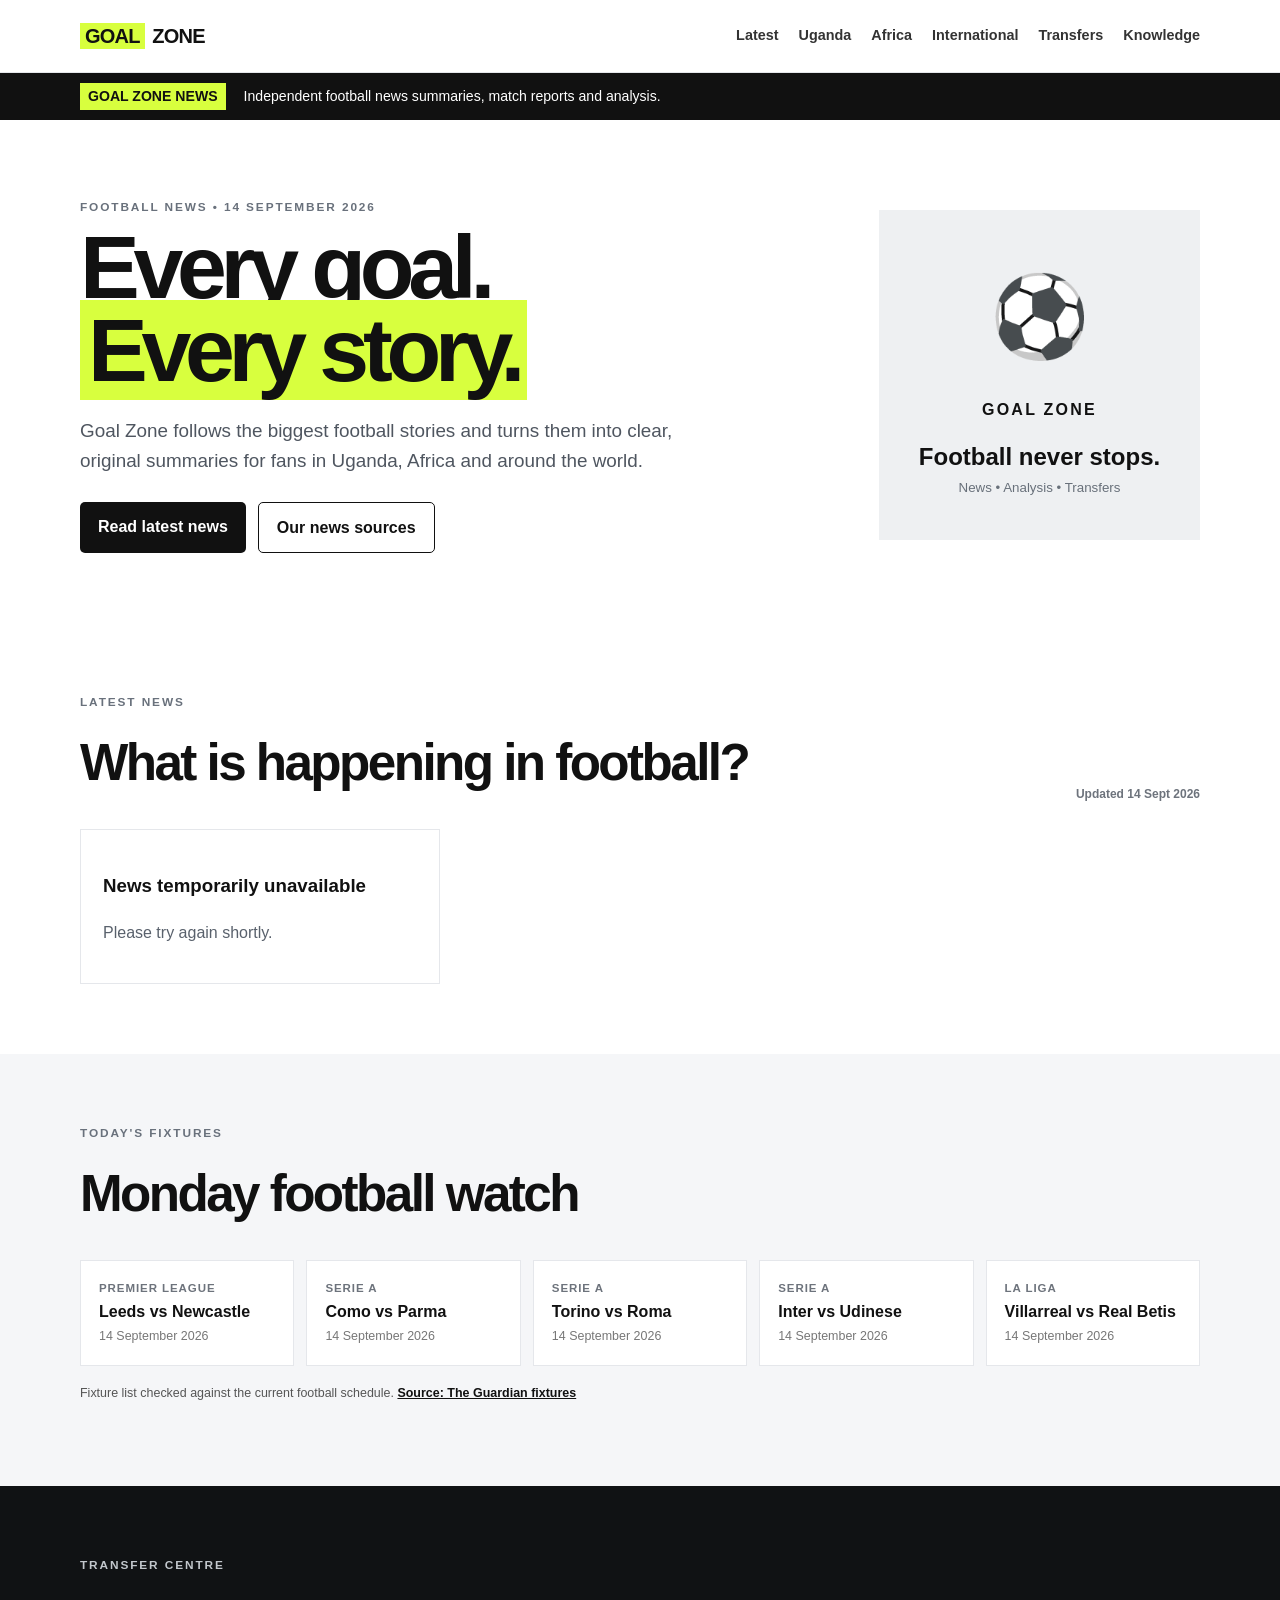
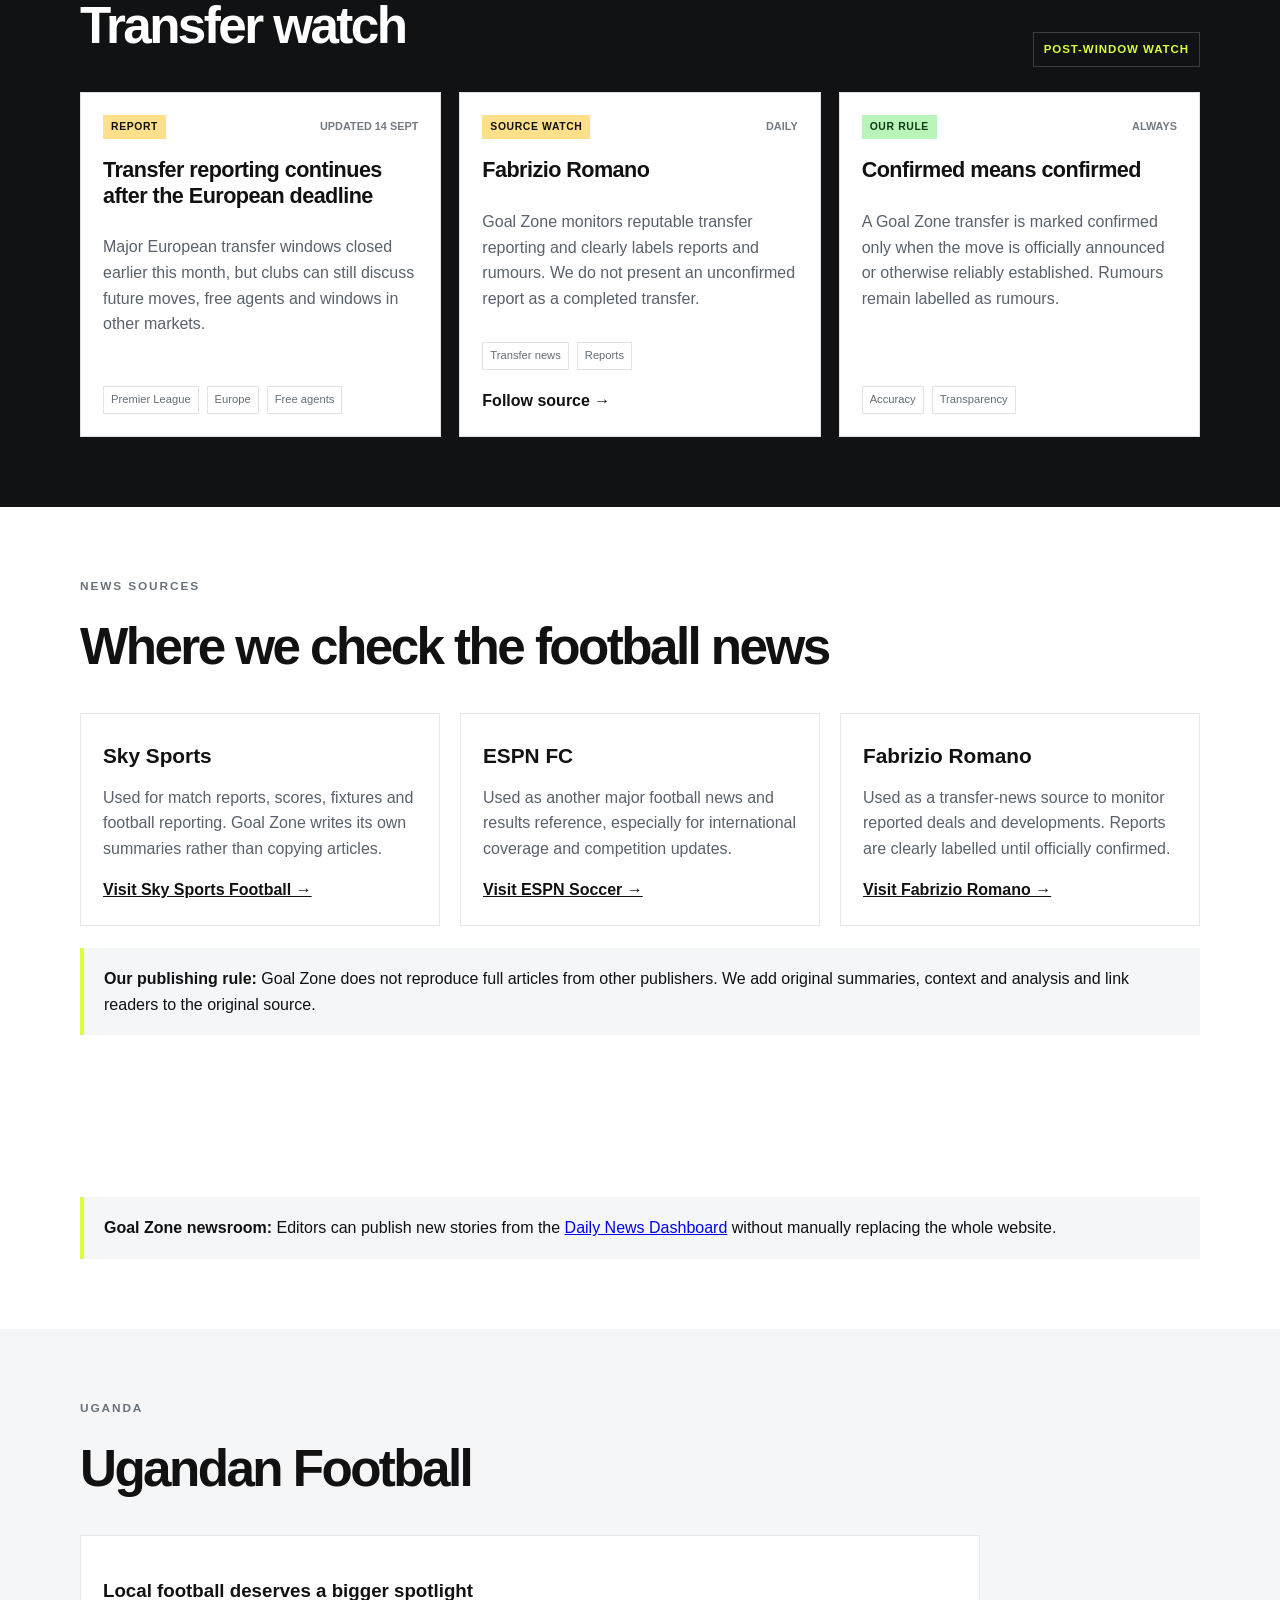
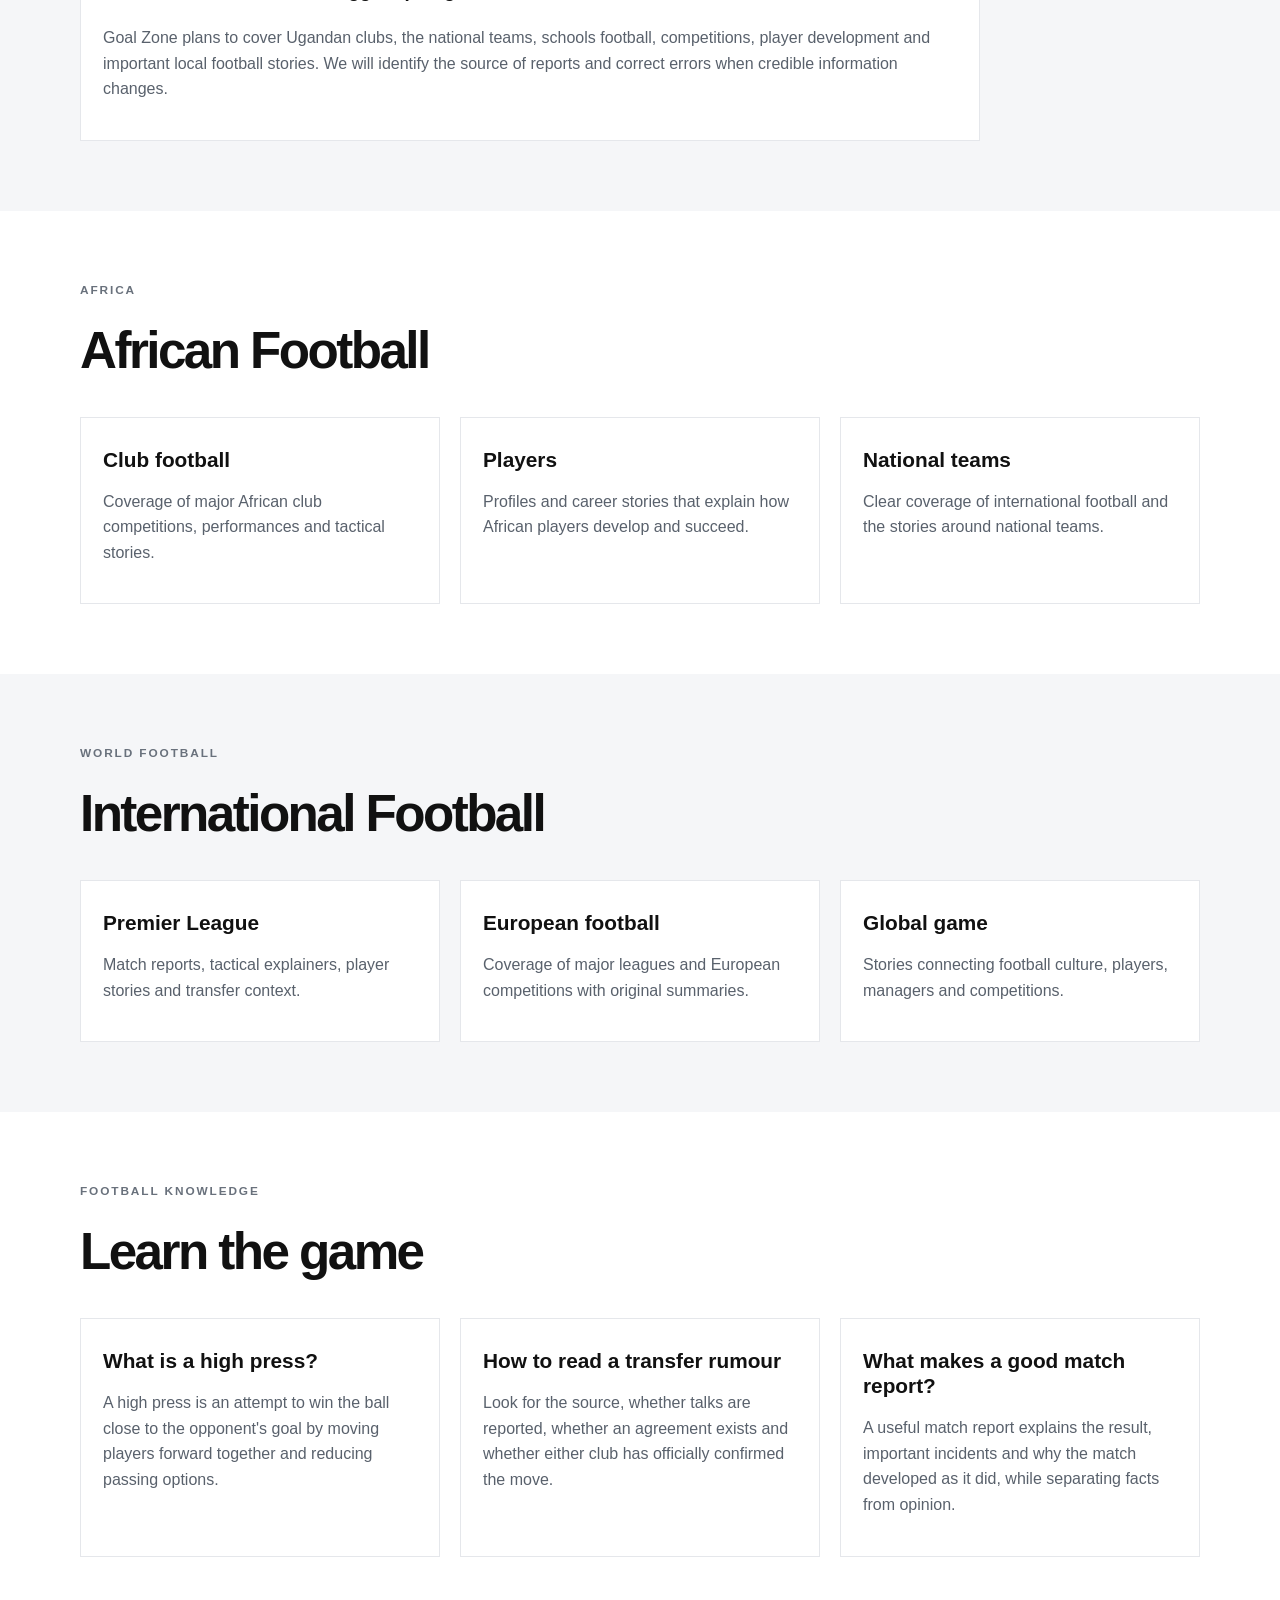
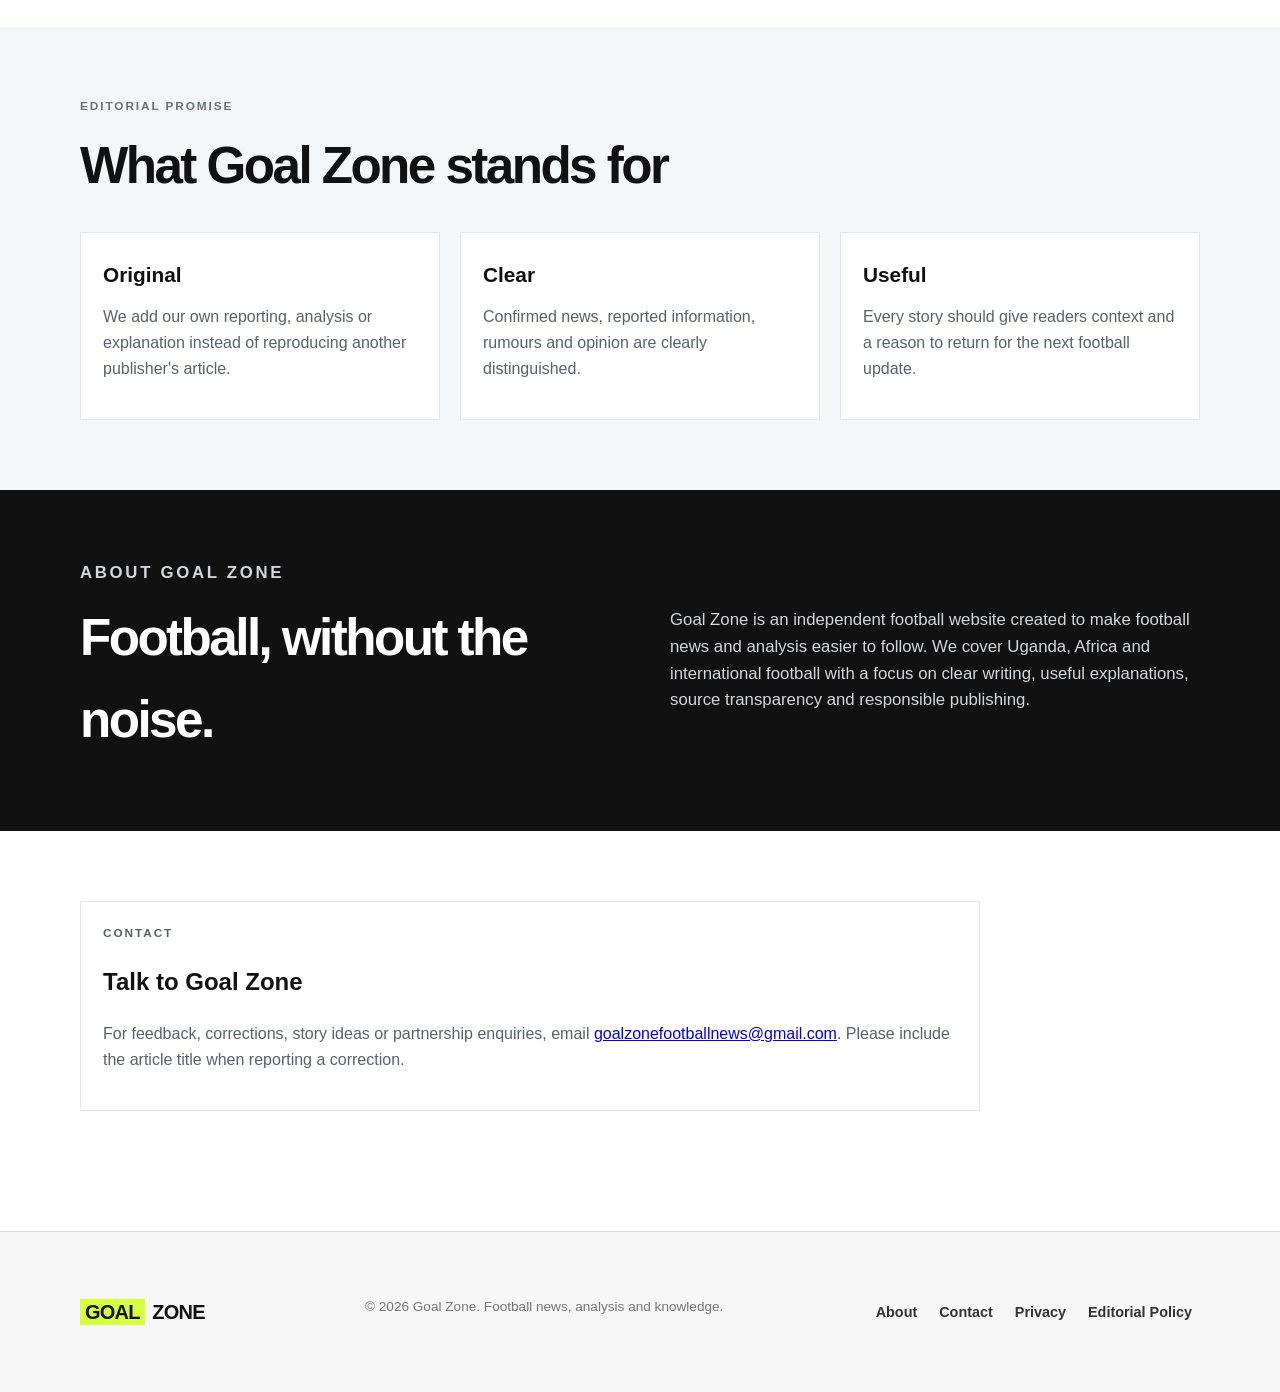
==== index.html @ 19ef88f4 "Add files via upload" ====
<!DOCTYPE html>
<html lang="en">
<head>
  <meta charset="UTF-8">
  <meta name="viewport" content="width=device-width, initial-scale=1.0">
  <title>Goal Zone | Latest Football News, Transfers & Analysis</title>
  <meta name="description" content="Goal Zone brings football fans original football news summaries, match reports, transfer updates, analysis and football knowledge from Uganda, Africa and around the world.">
  <meta name="robots" content="index, follow">
  <link rel="canonical" href="https://stunning-empanada-27d718.netlify.app/">
  <meta name="google-site-verification" content="7szxMq27JVDPAcRRdoa2GPZL9Cfpf_7lPcYu7lWVEzY">
  <meta property="og:title" content="Goal Zone | Latest Football News, Transfers & Analysis">
  <meta property="og:description" content="Original football news summaries, match reports, transfer updates and football analysis.">
  <meta property="og:type" content="website">
  <meta property="og:url" content="https://stunning-empanada-27d718.netlify.app/">
  <link rel="stylesheet" href="style.css">
  <script type="application/ld+json">
  {"@context":"https://schema.org","@type":"WebSite","name":"Goal Zone","url":"https://stunning-empanada-27d718.netlify.app/","description":"Football news, match reports, transfer updates and analysis."}
  </script>
</head>
<body>
<header class="top">
  <div class="container nav">
    <a class="logo" href="#top"><span>GOAL</span> ZONE</a>
    <button class="menu" aria-label="Open menu" aria-expanded="false">☰</button>
    <nav>
      <a href="#latest">Latest</a><a href="#uganda">Uganda</a><a href="#africa">Africa</a><a href="#international">International</a><a href="#transfers">Transfers</a><a href="#knowledge">Knowledge</a>
    </nav>
  </div>
</header>

<main id="top">
<section class="breaking"><div class="container breaking-inner"><strong>GOAL ZONE NEWS</strong><p>Independent football news summaries, match reports and analysis.</p></div></section>

<section class="hero container">
  <div class="hero-copy">
    <p class="eyebrow">FOOTBALL NEWS • 14 SEPTEMBER 2026</p>
    <h1>Every goal.<br><span>Every story.</span></h1>
    <p class="lead">Goal Zone follows the biggest football stories and turns them into clear, original summaries for fans in Uganda, Africa and around the world.</p>
    <div class="hero-buttons"><a class="btn primary" href="#latest">Read latest news</a><a class="btn secondary" href="#sources">Our news sources</a></div>
  </div>
  <div class="hero-card"><div class="ball">⚽</div><p>GOAL ZONE</p><strong>Football never stops.</strong><small>News • Analysis • Transfers</small></div>
</section>

<section id="latest" class="section container">
  <div class="section-head"><div><p class="eyebrow">LATEST NEWS</p><h2>What is happening in football?</h2></div><span class="updated">Updated 14 Sept 2026</span></div>
  <div id="latest-news-grid" class="news-grid" aria-live="polite">
    <div class="content-card"><h3>Loading the latest Goal Zone stories…</h3><p>Please wait while the newsroom loads.</p></div>
  </div>
</section>

<section class="section alt"><div class="container">
  <div class="section-head"><div><p class="eyebrow">TODAY'S FIXTURES</p><h2>Monday football watch</h2></div></div>
  <div class="fixture-grid">
    <div class="fixture"><b>Premier League</b><strong>Leeds vs Newcastle</strong><span>14 September 2026</span></div>
    <div class="fixture"><b>Serie A</b><strong>Como vs Parma</strong><span>14 September 2026</span></div>
    <div class="fixture"><b>Serie A</b><strong>Torino vs Roma</strong><span>14 September 2026</span></div>
    <div class="fixture"><b>Serie A</b><strong>Inter vs Udinese</strong><span>14 September 2026</span></div>
    <div class="fixture"><b>La Liga</b><strong>Villarreal vs Real Betis</strong><span>14 September 2026</span></div>
  </div>
  <p class="source-note dark-text">Fixture list checked against the current football schedule. <a href="https://www.theguardian.com/football/fixtures/2026/Sep/14" target="_blank" rel="noopener">Source: The Guardian fixtures</a></p>
</div></section>

<section id="transfers" class="dark-section">
  <div class="container">
    <div class="section-head light"><div><p class="eyebrow">TRANSFER CENTRE</p><h2>Transfer watch</h2></div><span class="deadline">POST-WINDOW WATCH</span></div>
    <div class="transfer-grid">
      <article class="transfer-card"><div class="transfer-top"><span class="status report">REPORT</span><span>UPDATED 14 SEPT</span></div><h3>Transfer reporting continues after the European deadline</h3><p>Major European transfer windows closed earlier this month, but clubs can still discuss future moves, free agents and windows in other markets.</p><div class="transfer-meta"><span>Premier League</span><span>Europe</span><span>Free agents</span></div></article>
      <article class="transfer-card"><div class="transfer-top"><span class="status report">SOURCE WATCH</span><span>DAILY</span></div><h3>Fabrizio Romano</h3><p>Goal Zone monitors reputable transfer reporting and clearly labels reports and rumours. We do not present an unconfirmed report as a completed transfer.</p><div class="transfer-meta"><span>Transfer news</span><span>Reports</span></div><a class="read-transfer" href="https://x.com/FabrizioRomano" target="_blank" rel="noopener">Follow source →</a></article>
      <article class="transfer-card"><div class="transfer-top"><span class="status confirmed">OUR RULE</span><span>ALWAYS</span></div><h3>Confirmed means confirmed</h3><p>A Goal Zone transfer is marked confirmed only when the move is officially announced or otherwise reliably established. Rumours remain labelled as rumours.</p><div class="transfer-meta"><span>Accuracy</span><span>Transparency</span></div></article>
    </div>
  </div>
</section>

<section id="sources" class="section container">
  <div class="section-head"><div><p class="eyebrow">NEWS SOURCES</p><h2>Where we check the football news</h2></div></div>
  <div class="three-col source-grid">
    <article class="info-card"><h3>Sky Sports</h3><p>Used for match reports, scores, fixtures and football reporting. Goal Zone writes its own summaries rather than copying articles.</p><a href="https://www.skysports.com/football" target="_blank" rel="noopener">Visit Sky Sports Football →</a></article>
    <article class="info-card"><h3>ESPN FC</h3><p>Used as another major football news and results reference, especially for international coverage and competition updates.</p><a href="https://www.espn.com/soccer/" target="_blank" rel="noopener">Visit ESPN Soccer →</a></article>
    <article class="info-card"><h3>Fabrizio Romano</h3><p>Used as a transfer-news source to monitor reported deals and developments. Reports are clearly labelled until officially confirmed.</p><a href="https://x.com/FabrizioRomano" target="_blank" rel="noopener">Visit Fabrizio Romano →</a></article>
  </div>
  <div class="editor-note"><strong>Our publishing rule:</strong> Goal Zone does not reproduce full articles from other publishers. We add original summaries, context and analysis and link readers to the original source.</div>
</section>

<section class="section container">
  <div class="editor-note"><strong>Goal Zone newsroom:</strong> Editors can publish new stories from the <a href="admin/">Daily News Dashboard</a> without manually replacing the whole website.
  </div>
</section>

<section id="uganda" class="section alt"><div class="container"><div class="section-head"><div><p class="eyebrow">UGANDA</p><h2>Ugandan Football</h2></div></div><div class="content-card"><h3>Local football deserves a bigger spotlight</h3><p>Goal Zone plans to cover Ugandan clubs, the national teams, schools football, competitions, player development and important local football stories. We will identify the source of reports and correct errors when credible information changes.</p></div></div></section>

<section id="africa" class="section container"><div class="section-head"><div><p class="eyebrow">AFRICA</p><h2>African Football</h2></div></div><div class="three-col"><article class="info-card"><h3>Club football</h3><p>Coverage of major African club competitions, performances and tactical stories.</p></article><article class="info-card"><h3>Players</h3><p>Profiles and career stories that explain how African players develop and succeed.</p></article><article class="info-card"><h3>National teams</h3><p>Clear coverage of international football and the stories around national teams.</p></article></div></section>

<section id="international" class="section alt"><div class="container"><div class="section-head"><div><p class="eyebrow">WORLD FOOTBALL</p><h2>International Football</h2></div></div><div class="three-col"><article class="info-card"><h3>Premier League</h3><p>Match reports, tactical explainers, player stories and transfer context.</p></article><article class="info-card"><h3>European football</h3><p>Coverage of major leagues and European competitions with original summaries.</p></article><article class="info-card"><h3>Global game</h3><p>Stories connecting football culture, players, managers and competitions.</p></article></div></div></section>

<section id="knowledge" class="section container"><div class="section-head"><div><p class="eyebrow">FOOTBALL KNOWLEDGE</p><h2>Learn the game</h2></div></div><div class="article-list"><article><h3>What is a high press?</h3><p>A high press is an attempt to win the ball close to the opponent's goal by moving players forward together and reducing passing options.</p></article><article><h3>How to read a transfer rumour</h3><p>Look for the source, whether talks are reported, whether an agreement exists and whether either club has officially confirmed the move.</p></article><article><h3>What makes a good match report?</h3><p>A useful match report explains the result, important incidents and why the match developed as it did, while separating facts from opinion.</p></article></div></section>

<section class="section alt"><div class="container"><div class="section-head"><div><p class="eyebrow">EDITORIAL PROMISE</p><h2>What Goal Zone stands for</h2></div></div><div class="three-col"><article class="info-card"><h3>Original</h3><p>We add our own reporting, analysis or explanation instead of reproducing another publisher's article.</p></article><article class="info-card"><h3>Clear</h3><p>Confirmed news, reported information, rumours and opinion are clearly distinguished.</p></article><article class="info-card"><h3>Useful</h3><p>Every story should give readers context and a reason to return for the next football update.</p></article></div></div></section>

<section id="about" class="about"><div class="container about-inner"><div><p class="eyebrow">ABOUT GOAL ZONE</p><h2>Football, without the noise.</h2></div><p>Goal Zone is an independent football website created to make football news and analysis easier to follow. We cover Uganda, Africa and international football with a focus on clear writing, useful explanations, source transparency and responsible publishing.</p></div></section>
<section id="contact" class="section container"><div class="content-card"><p class="eyebrow">CONTACT</p><h2>Talk to Goal Zone</h2><p>For feedback, corrections, story ideas or partnership enquiries, email <a href="mailto:goalzonefootballnews@gmail.com">goalzonefootballnews@gmail.com</a>. Please include the article title when reporting a correction.</p></div></section>
</main>

<footer class="site-footer"><div class="container footer-inner"><a class="logo" href="#top"><span>GOAL</span> ZONE</a><p>© 2026 Goal Zone. Football news, analysis and knowledge.</p><div><a href="about.html">About</a><a href="contact.html">Contact</a><a href="privacy-policy.html">Privacy</a><a href="editorial-policy.html">Editorial Policy</a></div></div></footer>
<script>const menu=document.querySelector('.menu'),nav=document.querySelector('nav');menu.addEventListener('click',()=>{const open=nav.classList.toggle('open');menu.setAttribute('aria-expanded',open);});</script>

<script>
(async function(){
  const grid=document.getElementById('latest-news-grid');
  if(!grid) return;
  try{
    const res=await fetch('data/news.json?v='+Date.now(),{cache:'no-store'});
    if(!res.ok) throw new Error('News data unavailable');
    const data=await res.json();
    const items=Array.isArray(data.news)?data.news.filter(x=>x.published!==false):[];
    items.sort((a,b)=>new Date(b.date||0)-new Date(a.date||0));
    grid.innerHTML=items.slice(0,12).map((n,i)=>{
      const slug=n.slug || ('story-'+i);
      const summary=(n.summary||'').replace(/</g,'&lt;').replace(/>/g,'&gt;');
      const title=(n.title||'Goal Zone News').replace(/</g,'&lt;').replace(/>/g,'&gt;');
      const cat=(n.category||'FOOTBALL').replace(/</g,'&lt;').replace(/>/g,'&gt;');
      const date=n.date?new Date(n.date).toLocaleDateString('en-GB',{day:'2-digit',month:'short',year:'numeric'}):'';
      return `<article class="news ${i===0?'featured':''}"><div class="tag">${cat}</div><div class="fake-image stadium">⚽</div><div class="news-body"><h3>${title}</h3><p>${summary}</p><span>Goal Zone • ${date} • Source: ${n.source||'Goal Zone'}</span><a class="card-link" href="article.html?slug=${encodeURIComponent(slug)}">Read the full story →</a></div></article>`;
    }).join('') || '<div class="content-card"><h3>No stories yet</h3><p>New Goal Zone stories will appear here.</p></div>';
  }catch(e){
    grid.innerHTML='<div class="content-card"><h3>News temporarily unavailable</h3><p>Please try again shortly.</p></div>';
  }
})();
</script>
</body></html>
---- style.css ----
:root{--ink:#111;--muted:#68707a;--line:#e5e7eb;--paper:#fff;--soft:#f5f6f8;--accent:#d8ff3e;--dark:#101214}*{box-sizing:border-box}html{scroll-behavior:smooth}body{margin:0;font-family:Arial,Helvetica,sans-serif;color:var(--ink);background:var(--paper);line-height:1.6}.container{width:min(1120px,92%);margin:auto}.top{position:sticky;top:0;z-index:10;background:rgba(255,255,255,.96);border-bottom:1px solid var(--line)}.nav{min-height:72px;display:flex;align-items:center;justify-content:space-between;gap:20px}.logo{font-size:1.25rem;font-weight:900;letter-spacing:-.04em;color:#111;text-decoration:none}.logo span{background:var(--accent);padding:2px 5px;margin-right:3px}.nav nav{display:flex;gap:20px}.nav nav a,footer a{color:#333;text-decoration:none;font-weight:700;font-size:.9rem}.nav nav a:hover,footer a:hover{text-decoration:underline}.menu{display:none;border:0;background:none;font-size:1.6rem}.breaking{background:#111;color:#fff}.breaking-inner{display:flex;gap:18px;align-items:center;padding:10px 0;font-size:.88rem}.breaking strong{background:var(--accent);color:#111;padding:2px 8px}.breaking p{margin:0}.hero{display:grid;grid-template-columns:1.4fr .6fr;gap:50px;padding:78px 0 70px;align-items:center}.eyebrow{font-size:.74rem;letter-spacing:.16em;font-weight:900;color:#69717c;margin:0 0 10px}.hero h1{font-size:clamp(3rem,7vw,6rem);line-height:.92;letter-spacing:-.07em;margin:0 0 25px}.hero h1 span{background:var(--accent);padding:0 8px}.lead{font-size:1.18rem;max-width:650px;color:#4f5660}.hero-buttons{display:flex;gap:12px;flex-wrap:wrap;margin-top:25px}.btn{display:inline-block;padding:12px 18px;border-radius:5px;text-decoration:none;font-weight:800}.primary{background:#111;color:#fff}.secondary{border:1px solid #111;color:#111}.hero-card{background:#eef0f2;min-height:330px;padding:35px;display:flex;flex-direction:column;justify-content:center;align-items:center;text-align:center}.hero-card .ball{font-size:5rem}.hero-card p{font-weight:900;letter-spacing:.14em}.hero-card strong{font-size:1.5rem}.hero-card small{color:var(--muted)}.section{padding:70px 0}.section.alt{background:var(--soft)}.section-head{display:flex;justify-content:space-between;align-items:end;margin-bottom:25px}.section-head h2,.about h2{font-size:clamp(2rem,4vw,3.2rem);letter-spacing:-.05em;margin:0}.news-grid,.three-col{display:grid;grid-template-columns:repeat(3,1fr);gap:20px}.news,.info-card,.content-card,.article-list article{border:1px solid var(--line);background:#fff}.news-body,.info-card,.content-card,.article-list article{padding:22px}.news h3,.info-card h3,.article-list h3{margin:8px 0;font-size:1.3rem;line-height:1.2}.news p,.info-card p,.article-list p,.content-card p{color:#59616c}.news span{font-size:.8rem;color:#777}.tag{position:absolute;margin:12px;background:var(--accent);font-weight:900;font-size:.7rem;padding:3px 7px}.fake-image{height:170px;display:flex;align-items:center;justify-content:center;font-size:4rem;background:#dfe3e7}.transfer{font-size:4rem}.match{font-size:3rem;font-weight:900}.dark-section{background:var(--dark);color:#fff;padding:70px 0}.light .eyebrow{color:#c2c7cc}.light h2{color:#fff}.transfer-list{border-top:1px solid #3b3e42}.transfer-list div{display:grid;grid-template-columns:70px 1fr 1.5fr;gap:20px;padding:20px 0;border-bottom:1px solid #3b3e42;align-items:center}.transfer-list b{font-size:1.2rem;color:var(--accent)}.transfer-list span{font-size:1.1rem;font-weight:800}.transfer-list small{color:#b9bec5}.article-list{display:grid;grid-template-columns:repeat(3,1fr);gap:20px}.about{background:#111;color:#fff;padding:70px 0}.about-inner{display:grid;grid-template-columns:1fr 1fr;gap:60px;align-items:center}.about h2{color:#fff}.about p{color:#d3d6da;font-size:1.05rem}.footer-inner{min-height:100px;display:flex;align-items:center;justify-content:space-between;gap:20px}.footer-inner p{color:#777;font-size:.85rem}.footer-inner div{display:flex;gap:14px}.content-card{max-width:900px}.news.featured{box-shadow:0 10px 30px rgba(0,0,0,.06)}@media(max-width:800px){.nav nav{display:none;position:absolute;top:72px;left:0;right:0;background:#fff;border-bottom:1px solid var(--line);padding:15px 4%;flex-direction:column}.nav nav.open{display:flex}.menu{display:block}.hero{grid-template-columns:1fr;padding-top:55px}.news-grid,.three-col,.article-list,.about-inner{grid-template-columns:1fr}.transfer-list div{grid-template-columns:45px 1fr}.transfer-list small{grid-column:2}.footer-inner{flex-direction:column;justify-content:center;padding:25px 0;text-align:center}.breaking-inner{align-items:flex-start;flex-direction:column;gap:5px}}

/* Transfer Centre */
.deadline{font-size:.72rem;font-weight:900;letter-spacing:.08em;border:1px solid #3b3e42;padding:7px 10px;color:#d8ff3e}
.transfer-tabs{display:flex;gap:8px;flex-wrap:wrap;margin:0 0 25px}
.transfer-tabs span{border:1px solid #3b3e42;padding:7px 12px;font-size:.78rem;font-weight:800;color:#b9bec5}
.transfer-tabs .active{background:var(--accent);border-color:var(--accent);color:#111}
.transfer-grid{display:grid;grid-template-columns:repeat(3,1fr);gap:18px}
.transfer-card{background:#fff;color:#111;padding:22px;border:1px solid #dfe2e5;display:flex;flex-direction:column}
.transfer-card.hot{box-shadow:0 12px 30px rgba(0,0,0,.18)}
.transfer-top{display:flex;justify-content:space-between;align-items:center;gap:10px;font-size:.68rem;color:#737a83;font-weight:800}
.status{display:inline-block;padding:4px 8px;font-size:.65rem;font-weight:900;letter-spacing:.06em}
.status.report{background:#ffe08a;color:#111}
.status.confirmed{background:#b9f5b9;color:#103b16}
.status.rumour{background:#ffd0d0;color:#5a1111}
.transfer-card h3{font-size:1.35rem;line-height:1.18;margin:18px 0 10px;letter-spacing:-.025em}
.transfer-card p{color:#59616c}
.transfer-card .route{color:#111;font-size:.95rem;margin:0 0 8px}
.transfer-meta{display:flex;gap:8px;flex-wrap:wrap;margin-top:auto;padding-top:15px}
.transfer-meta span{font-size:.7rem;border:1px solid #e1e4e7;padding:4px 7px;color:#656d76}
.read-transfer{margin-top:18px;color:#111;font-weight:900;text-decoration:none}
.read-transfer:hover{text-decoration:underline}
.transfer-story{margin-top:22px;background:#171a1d;border:1px solid #34383d;padding:28px;display:grid;grid-template-columns:1fr 230px;gap:30px;align-items:center}
.transfer-story h3{font-size:1.8rem;margin:0 0 10px;color:#fff}
.transfer-story p{color:#c9cdd2}
.source-note{font-size:.78rem!important}
.source-note a{color:var(--accent)}
.status-box{border:1px solid #3b3e42;padding:22px;display:flex;flex-direction:column;gap:8px}
.status-box strong{color:#fff;font-size:1.25rem}
.status-box small{color:#aeb4bb}
.transfer-guide{display:grid;grid-template-columns:repeat(3,1fr);gap:1px;background:#3b3e42;margin-top:22px}
.transfer-guide div{background:#101214;padding:18px}
.transfer-guide b{display:block;color:var(--accent);font-size:.8rem;margin-bottom:5px}
.transfer-guide span{color:#b9bec5;font-size:.85rem}
@media(max-width:800px){
  .deadline{margin-top:10px}
  .transfer-grid,.transfer-guide{grid-template-columns:1fr}
  .transfer-story{grid-template-columns:1fr}
}

.page-content{max-width:850px;margin:50px auto;padding:25px}.page-content h1{font-size:clamp(2.2rem,6vw,4rem);margin:.2em 0 .5em}.page-content h2{margin-top:2em}.page-content p{line-height:1.75;color:#555}.page-content a{font-weight:800}

.site-footer{margin-top:50px;padding:30px 0;border-top:1px solid #ddd;background:#f7f7f7}.site-footer p{margin:0 0 10px}.site-footer a{margin-right:8px}
.updated{font-size:.75rem;font-weight:800;color:#6d737c}.card-link{display:inline-block;margin-top:14px;font-weight:900;color:#111;text-decoration:none}.card-link:hover{text-decoration:underline}.fixture-grid{display:grid;grid-template-columns:repeat(5,1fr);gap:12px}.fixture{background:#fff;border:1px solid var(--line);padding:18px;display:flex;flex-direction:column;gap:5px}.fixture b{font-size:.72rem;text-transform:uppercase;letter-spacing:.08em;color:#6d737c}.fixture strong{line-height:1.2}.fixture span{font-size:.78rem;color:#777}.dark-text{color:#555!important;margin-top:18px}.dark-text a{color:#111;font-weight:800}.source-grid a{font-weight:900;color:#111}.editor-note{margin-top:22px;border-left:4px solid var(--accent);background:#f5f6f8;padding:18px 20px}.article-page{max-width:850px;padding:60px 0}.article-page .article-meta{font-size:.8rem;color:#707780;font-weight:800;margin-bottom:12px}.article-page h1{font-size:clamp(2.4rem,6vw,4.5rem);line-height:1.02;letter-spacing:-.05em;margin:.2em 0 .4em}.article-page .dek{font-size:1.2rem;color:#555}.article-page .story-body{font-size:1.08rem}.article-page .story-body p{margin:1.3em 0}.article-page .source-box{margin-top:30px;background:#f5f6f8;border:1px solid var(--line);padding:20px}.article-page .source-box a{font-weight:900;color:#111}.back-link{font-weight:900;color:#111;text-decoration:none}.back-link:hover{text-decoration:underline}.article-disclaimer{font-size:.8rem;color:#777;border-top:1px solid var(--line);margin-top:35px;padding-top:18px}
@media(max-width:800px){.fixture-grid{grid-template-columns:1fr 1fr}.updated{display:none}.article-page{padding:40px 0}}
@media(max-width:500px){.fixture-grid{grid-template-columns:1fr}}
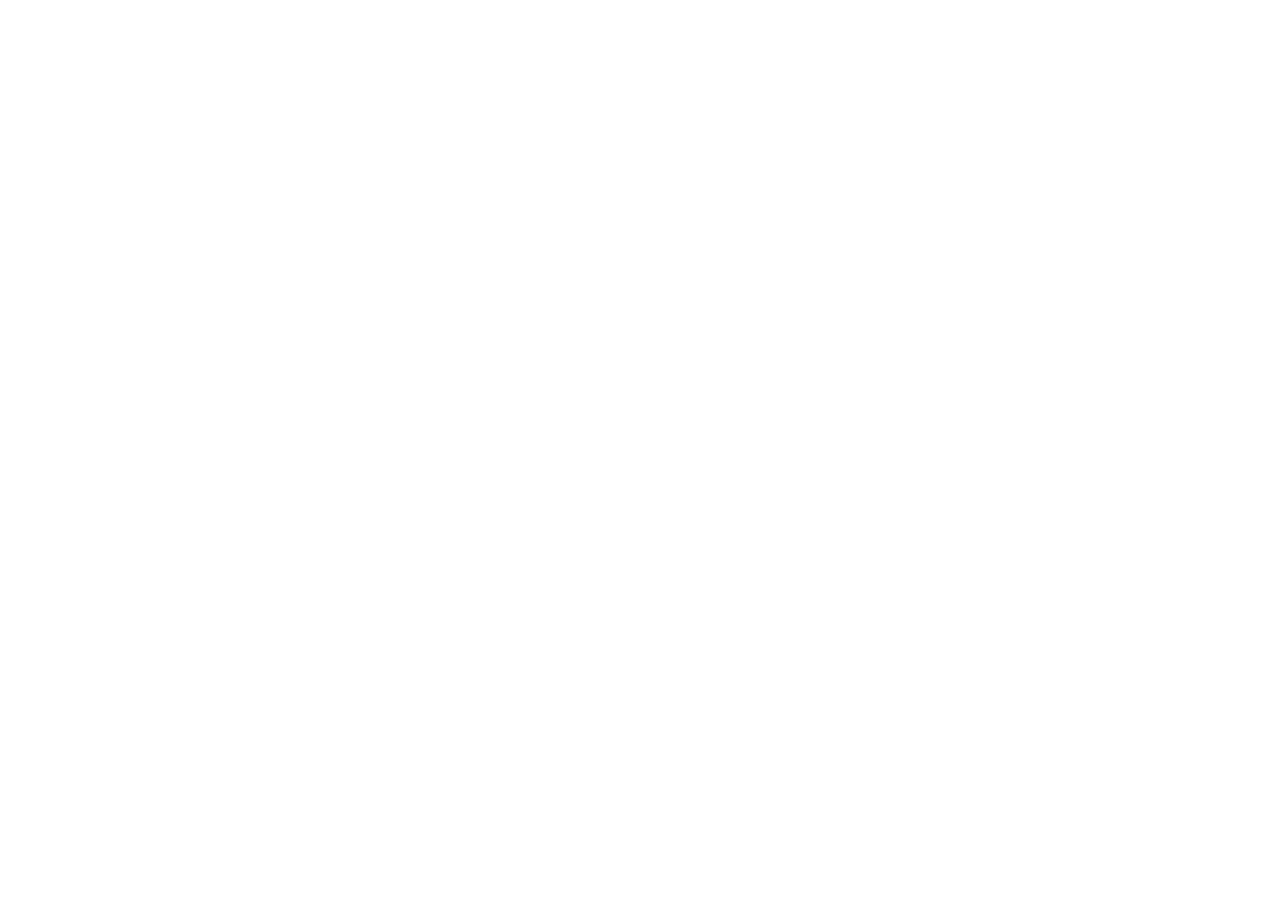
==== commit 7b52cf9a: "Add files via upload" ====
--- a/index.html
+++ b/index.html
@@ -1,129 +1,11 @@
-<!DOCTYPE html>
+<!doctype html>
 <html lang="en">
 <head>
-  <meta charset="UTF-8">
-  <meta name="viewport" content="width=device-width, initial-scale=1.0">
-  <title>Goal Zone | Latest Football News, Transfers & Analysis</title>
-  <meta name="description" content="Goal Zone brings football fans original football news summaries, match reports, transfer updates, analysis and football knowledge from Uganda, Africa and around the world.">
-  <meta name="robots" content="index, follow">
-  <link rel="canonical" href="https://stunning-empanada-27d718.netlify.app/">
-  <meta name="google-site-verification" content="7szxMq27JVDPAcRRdoa2GPZL9Cfpf_7lPcYu7lWVEzY">
-  <meta property="og:title" content="Goal Zone | Latest Football News, Transfers & Analysis">
-  <meta property="og:description" content="Original football news summaries, match reports, transfer updates and football analysis.">
-  <meta property="og:type" content="website">
-  <meta property="og:url" content="https://stunning-empanada-27d718.netlify.app/">
-  <link rel="stylesheet" href="style.css">
-  <script type="application/ld+json">
-  {"@context":"https://schema.org","@type":"WebSite","name":"Goal Zone","url":"https://stunning-empanada-27d718.netlify.app/","description":"Football news, match reports, transfer updates and analysis."}
-  </script>
+  <meta charset="utf-8">
+  <meta name="viewport" content="width=device-width, initial-scale=1">
+  <title>Goal Zone Newsroom</title>
 </head>
 <body>
-<header class="top">
-  <div class="container nav">
-    <a class="logo" href="#top"><span>GOAL</span> ZONE</a>
-    <button class="menu" aria-label="Open menu" aria-expanded="false">☰</button>
-    <nav>
-      <a href="#latest">Latest</a><a href="#uganda">Uganda</a><a href="#africa">Africa</a><a href="#international">International</a><a href="#transfers">Transfers</a><a href="#knowledge">Knowledge</a>
-    </nav>
-  </div>
-</header>
-
-<main id="top">
-<section class="breaking"><div class="container breaking-inner"><strong>GOAL ZONE NEWS</strong><p>Independent football news summaries, match reports and analysis.</p></div></section>
-
-<section class="hero container">
-  <div class="hero-copy">
-    <p class="eyebrow">FOOTBALL NEWS • 14 SEPTEMBER 2026</p>
-    <h1>Every goal.<br><span>Every story.</span></h1>
-    <p class="lead">Goal Zone follows the biggest football stories and turns them into clear, original summaries for fans in Uganda, Africa and around the world.</p>
-    <div class="hero-buttons"><a class="btn primary" href="#latest">Read latest news</a><a class="btn secondary" href="#sources">Our news sources</a></div>
-  </div>
-  <div class="hero-card"><div class="ball">⚽</div><p>GOAL ZONE</p><strong>Football never stops.</strong><small>News • Analysis • Transfers</small></div>
-</section>
-
-<section id="latest" class="section container">
-  <div class="section-head"><div><p class="eyebrow">LATEST NEWS</p><h2>What is happening in football?</h2></div><span class="updated">Updated 14 Sept 2026</span></div>
-  <div id="latest-news-grid" class="news-grid" aria-live="polite">
-    <div class="content-card"><h3>Loading the latest Goal Zone stories…</h3><p>Please wait while the newsroom loads.</p></div>
-  </div>
-</section>
-
-<section class="section alt"><div class="container">
-  <div class="section-head"><div><p class="eyebrow">TODAY'S FIXTURES</p><h2>Monday football watch</h2></div></div>
-  <div class="fixture-grid">
-    <div class="fixture"><b>Premier League</b><strong>Leeds vs Newcastle</strong><span>14 September 2026</span></div>
-    <div class="fixture"><b>Serie A</b><strong>Como vs Parma</strong><span>14 September 2026</span></div>
-    <div class="fixture"><b>Serie A</b><strong>Torino vs Roma</strong><span>14 September 2026</span></div>
-    <div class="fixture"><b>Serie A</b><strong>Inter vs Udinese</strong><span>14 September 2026</span></div>
-    <div class="fixture"><b>La Liga</b><strong>Villarreal vs Real Betis</strong><span>14 September 2026</span></div>
-  </div>
-  <p class="source-note dark-text">Fixture list checked against the current football schedule. <a href="https://www.theguardian.com/football/fixtures/2026/Sep/14" target="_blank" rel="noopener">Source: The Guardian fixtures</a></p>
-</div></section>
-
-<section id="transfers" class="dark-section">
-  <div class="container">
-    <div class="section-head light"><div><p class="eyebrow">TRANSFER CENTRE</p><h2>Transfer watch</h2></div><span class="deadline">POST-WINDOW WATCH</span></div>
-    <div class="transfer-grid">
-      <article class="transfer-card"><div class="transfer-top"><span class="status report">REPORT</span><span>UPDATED 14 SEPT</span></div><h3>Transfer reporting continues after the European deadline</h3><p>Major European transfer windows closed earlier this month, but clubs can still discuss future moves, free agents and windows in other markets.</p><div class="transfer-meta"><span>Premier League</span><span>Europe</span><span>Free agents</span></div></article>
-      <article class="transfer-card"><div class="transfer-top"><span class="status report">SOURCE WATCH</span><span>DAILY</span></div><h3>Fabrizio Romano</h3><p>Goal Zone monitors reputable transfer reporting and clearly labels reports and rumours. We do not present an unconfirmed report as a completed transfer.</p><div class="transfer-meta"><span>Transfer news</span><span>Reports</span></div><a class="read-transfer" href="https://x.com/FabrizioRomano" target="_blank" rel="noopener">Follow source →</a></article>
-      <article class="transfer-card"><div class="transfer-top"><span class="status confirmed">OUR RULE</span><span>ALWAYS</span></div><h3>Confirmed means confirmed</h3><p>A Goal Zone transfer is marked confirmed only when the move is officially announced or otherwise reliably established. Rumours remain labelled as rumours.</p><div class="transfer-meta"><span>Accuracy</span><span>Transparency</span></div></article>
-    </div>
-  </div>
-</section>
-
-<section id="sources" class="section container">
-  <div class="section-head"><div><p class="eyebrow">NEWS SOURCES</p><h2>Where we check the football news</h2></div></div>
-  <div class="three-col source-grid">
-    <article class="info-card"><h3>Sky Sports</h3><p>Used for match reports, scores, fixtures and football reporting. Goal Zone writes its own summaries rather than copying articles.</p><a href="https://www.skysports.com/football" target="_blank" rel="noopener">Visit Sky Sports Football →</a></article>
-    <article class="info-card"><h3>ESPN FC</h3><p>Used as another major football news and results reference, especially for international coverage and competition updates.</p><a href="https://www.espn.com/soccer/" target="_blank" rel="noopener">Visit ESPN Soccer →</a></article>
-    <article class="info-card"><h3>Fabrizio Romano</h3><p>Used as a transfer-news source to monitor reported deals and developments. Reports are clearly labelled until officially confirmed.</p><a href="https://x.com/FabrizioRomano" target="_blank" rel="noopener">Visit Fabrizio Romano →</a></article>
-  </div>
-  <div class="editor-note"><strong>Our publishing rule:</strong> Goal Zone does not reproduce full articles from other publishers. We add original summaries, context and analysis and link readers to the original source.</div>
-</section>
-
-<section class="section container">
-  <div class="editor-note"><strong>Goal Zone newsroom:</strong> Editors can publish new stories from the <a href="admin/">Daily News Dashboard</a> without manually replacing the whole website.
-  </div>
-</section>
-
-<section id="uganda" class="section alt"><div class="container"><div class="section-head"><div><p class="eyebrow">UGANDA</p><h2>Ugandan Football</h2></div></div><div class="content-card"><h3>Local football deserves a bigger spotlight</h3><p>Goal Zone plans to cover Ugandan clubs, the national teams, schools football, competitions, player development and important local football stories. We will identify the source of reports and correct errors when credible information changes.</p></div></div></section>
-
-<section id="africa" class="section container"><div class="section-head"><div><p class="eyebrow">AFRICA</p><h2>African Football</h2></div></div><div class="three-col"><article class="info-card"><h3>Club football</h3><p>Coverage of major African club competitions, performances and tactical stories.</p></article><article class="info-card"><h3>Players</h3><p>Profiles and career stories that explain how African players develop and succeed.</p></article><article class="info-card"><h3>National teams</h3><p>Clear coverage of international football and the stories around national teams.</p></article></div></section>
-
-<section id="international" class="section alt"><div class="container"><div class="section-head"><div><p class="eyebrow">WORLD FOOTBALL</p><h2>International Football</h2></div></div><div class="three-col"><article class="info-card"><h3>Premier League</h3><p>Match reports, tactical explainers, player stories and transfer context.</p></article><article class="info-card"><h3>European football</h3><p>Coverage of major leagues and European competitions with original summaries.</p></article><article class="info-card"><h3>Global game</h3><p>Stories connecting football culture, players, managers and competitions.</p></article></div></div></section>
-
-<section id="knowledge" class="section container"><div class="section-head"><div><p class="eyebrow">FOOTBALL KNOWLEDGE</p><h2>Learn the game</h2></div></div><div class="article-list"><article><h3>What is a high press?</h3><p>A high press is an attempt to win the ball close to the opponent's goal by moving players forward together and reducing passing options.</p></article><article><h3>How to read a transfer rumour</h3><p>Look for the source, whether talks are reported, whether an agreement exists and whether either club has officially confirmed the move.</p></article><article><h3>What makes a good match report?</h3><p>A useful match report explains the result, important incidents and why the match developed as it did, while separating facts from opinion.</p></article></div></section>
-
-<section class="section alt"><div class="container"><div class="section-head"><div><p class="eyebrow">EDITORIAL PROMISE</p><h2>What Goal Zone stands for</h2></div></div><div class="three-col"><article class="info-card"><h3>Original</h3><p>We add our own reporting, analysis or explanation instead of reproducing another publisher's article.</p></article><article class="info-card"><h3>Clear</h3><p>Confirmed news, reported information, rumours and opinion are clearly distinguished.</p></article><article class="info-card"><h3>Useful</h3><p>Every story should give readers context and a reason to return for the next football update.</p></article></div></div></section>
-
-<section id="about" class="about"><div class="container about-inner"><div><p class="eyebrow">ABOUT GOAL ZONE</p><h2>Football, without the noise.</h2></div><p>Goal Zone is an independent football website created to make football news and analysis easier to follow. We cover Uganda, Africa and international football with a focus on clear writing, useful explanations, source transparency and responsible publishing.</p></div></section>
-<section id="contact" class="section container"><div class="content-card"><p class="eyebrow">CONTACT</p><h2>Talk to Goal Zone</h2><p>For feedback, corrections, story ideas or partnership enquiries, email <a href="mailto:goalzonefootballnews@gmail.com">goalzonefootballnews@gmail.com</a>. Please include the article title when reporting a correction.</p></div></section>
-</main>
-
-<footer class="site-footer"><div class="container footer-inner"><a class="logo" href="#top"><span>GOAL</span> ZONE</a><p>© 2026 Goal Zone. Football news, analysis and knowledge.</p><div><a href="about.html">About</a><a href="contact.html">Contact</a><a href="privacy-policy.html">Privacy</a><a href="editorial-policy.html">Editorial Policy</a></div></div></footer>
-<script>const menu=document.querySelector('.menu'),nav=document.querySelector('nav');menu.addEventListener('click',()=>{const open=nav.classList.toggle('open');menu.setAttribute('aria-expanded',open);});</script>
-
-<script>
-(async function(){
-  const grid=document.getElementById('latest-news-grid');
-  if(!grid) return;
-  try{
-    const res=await fetch('data/news.json?v='+Date.now(),{cache:'no-store'});
-    if(!res.ok) throw new Error('News data unavailable');
-    const data=await res.json();
-    const items=Array.isArray(data.news)?data.news.filter(x=>x.published!==false):[];
-    items.sort((a,b)=>new Date(b.date||0)-new Date(a.date||0));
-    grid.innerHTML=items.slice(0,12).map((n,i)=>{
-      const slug=n.slug || ('story-'+i);
-      const summary=(n.summary||'').replace(/</g,'&lt;').replace(/>/g,'&gt;');
-      const title=(n.title||'Goal Zone News').replace(/</g,'&lt;').replace(/>/g,'&gt;');
-      const cat=(n.category||'FOOTBALL').replace(/</g,'&lt;').replace(/>/g,'&gt;');
-      const date=n.date?new Date(n.date).toLocaleDateString('en-GB',{day:'2-digit',month:'short',year:'numeric'}):'';
-      return `<article class="news ${i===0?'featured':''}"><div class="tag">${cat}</div><div class="fake-image stadium">⚽</div><div class="news-body"><h3>${title}</h3><p>${summary}</p><span>Goal Zone • ${date} • Source: ${n.source||'Goal Zone'}</span><a class="card-link" href="article.html?slug=${encodeURIComponent(slug)}">Read the full story →</a></div></article>`;
-    }).join('') || '<div class="content-card"><h3>No stories yet</h3><p>New Goal Zone stories will appear here.</p></div>';
-  }catch(e){
-    grid.innerHTML='<div class="content-card"><h3>News temporarily unavailable</h3><p>Please try again shortly.</p></div>';
-  }
-})();
-</script>
-</body></html>
+  <script src="https://unpkg.com/decap-cms@^3.8.3/dist/decap-cms.js"></script>
+</body>
+</html>
